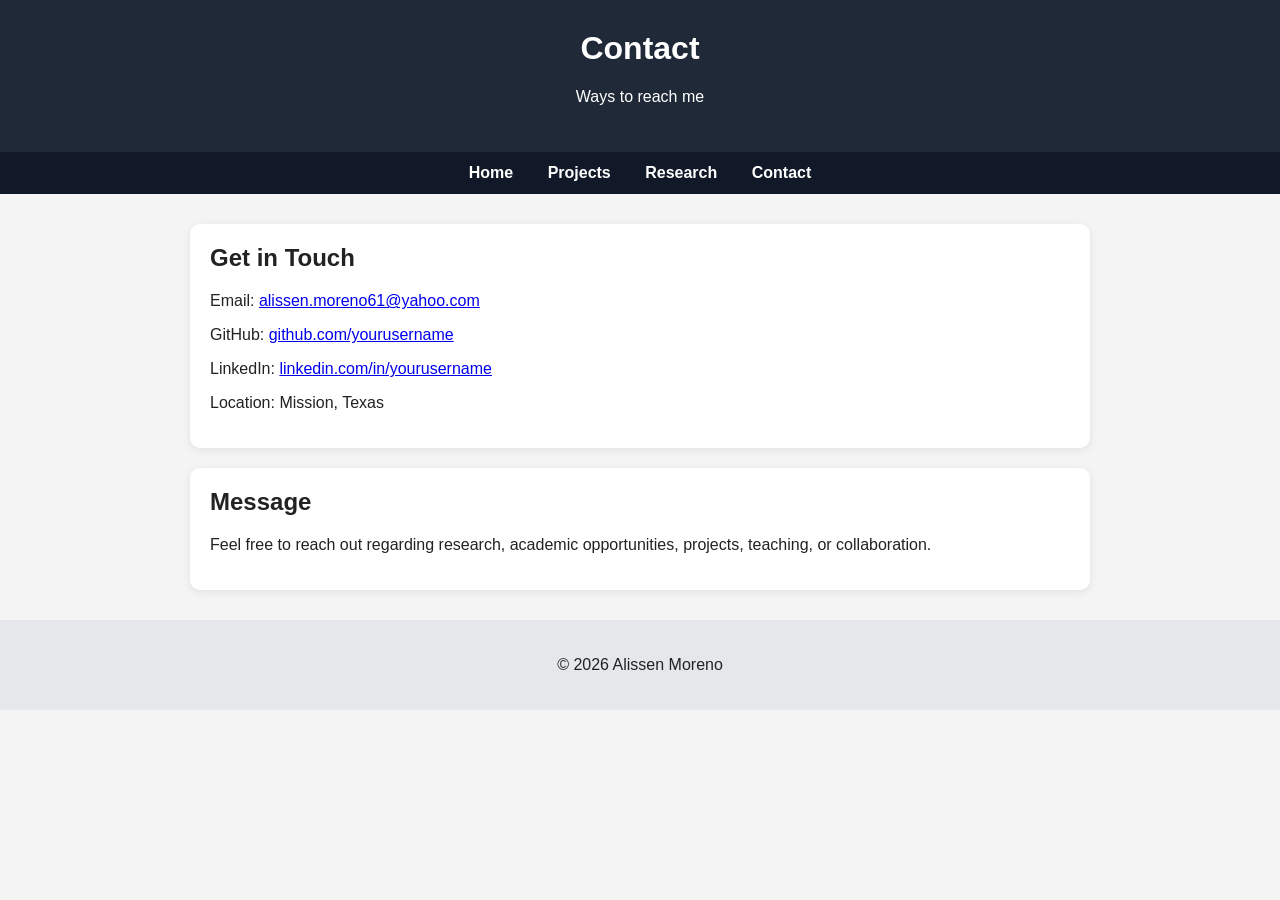
==== contact.html @ 90a67d07 "starting out the webpage" ====
<!DOCTYPE html>
<html lang="en">
<head>
    <meta charset="UTF-8">
    <meta name="viewport" content="width=device-width, initial-scale=1.0">
    <title>Alissen Moreno | Contact</title>
    <link rel="stylesheet" href="style.css">
</head>
<body>

    <header>
        <h1>Contact</h1>
        <p>Ways to reach me</p>
    </header>

    <nav>
        <a href="index.html">Home</a>
        <a href="projects.html">Projects</a>
        <a href="research.html">Research</a>
        <a href="contact.html">Contact</a>
    </nav>

    <main>
        <section class="card">
            <h2>Get in Touch</h2>
            <p>Email: <a href="mailto:alissen.moreno61@yahoo.com">alissen.moreno61@yahoo.com</a></p>
            <p>GitHub: <a href="https://github.com/yourusername" target="_blank">github.com/yourusername</a></p>
            <p>LinkedIn: <a href="https://www.linkedin.com/in/yourusername" target="_blank">linkedin.com/in/yourusername</a></p>
            <p>Location: Mission, Texas</p>
        </section>

        <section class="card">
            <h2>Message</h2>
            <p>
                Feel free to reach out regarding research, academic opportunities,
                projects, teaching, or collaboration.
            </p>
        </section>
    </main>

    <footer>
        <p>© 2026 Alissen Moreno</p>
    </footer>

</body>
</html>
---- style.css ----
body {
    font-family: Arial, sans-serif;
    margin: 0;
    background-color: #f4f4f4;
    color: #222;
}

header {
    background-color: #1f2937;
    color: white;
    text-align: center;
    padding: 30px 20px;
}

nav {
    background-color: #111827;
    text-align: center;
    padding: 12px;
}

nav a {
    color: white;
    text-decoration: none;
    margin: 0 15px;
    font-weight: bold;
}

nav a:hover {
    text-decoration: underline;
}

main {
    max-width: 900px;
    margin: 30px auto;
    padding: 0 20px;
}

.card {
    background-color: white;
    padding: 20px;
    margin-bottom: 20px;
    border-radius: 10px;
    box-shadow: 0 2px 8px rgba(0, 0, 0, 0.08);
}

h1, h2 {
    margin-top: 0;
}

ul {
    padding-left: 20px;
}

.button {
    display: inline-block;
    background-color: #2563eb;
    color: white;
    padding: 10px 16px;
    text-decoration: none;
    border-radius: 6px;
    font-weight: bold;
}

.button:hover {
    background-color: #1d4ed8;
}

footer {
    text-align: center;
    padding: 20px;
    background-color: #e5e7eb;
    margin-top: 30px;
}
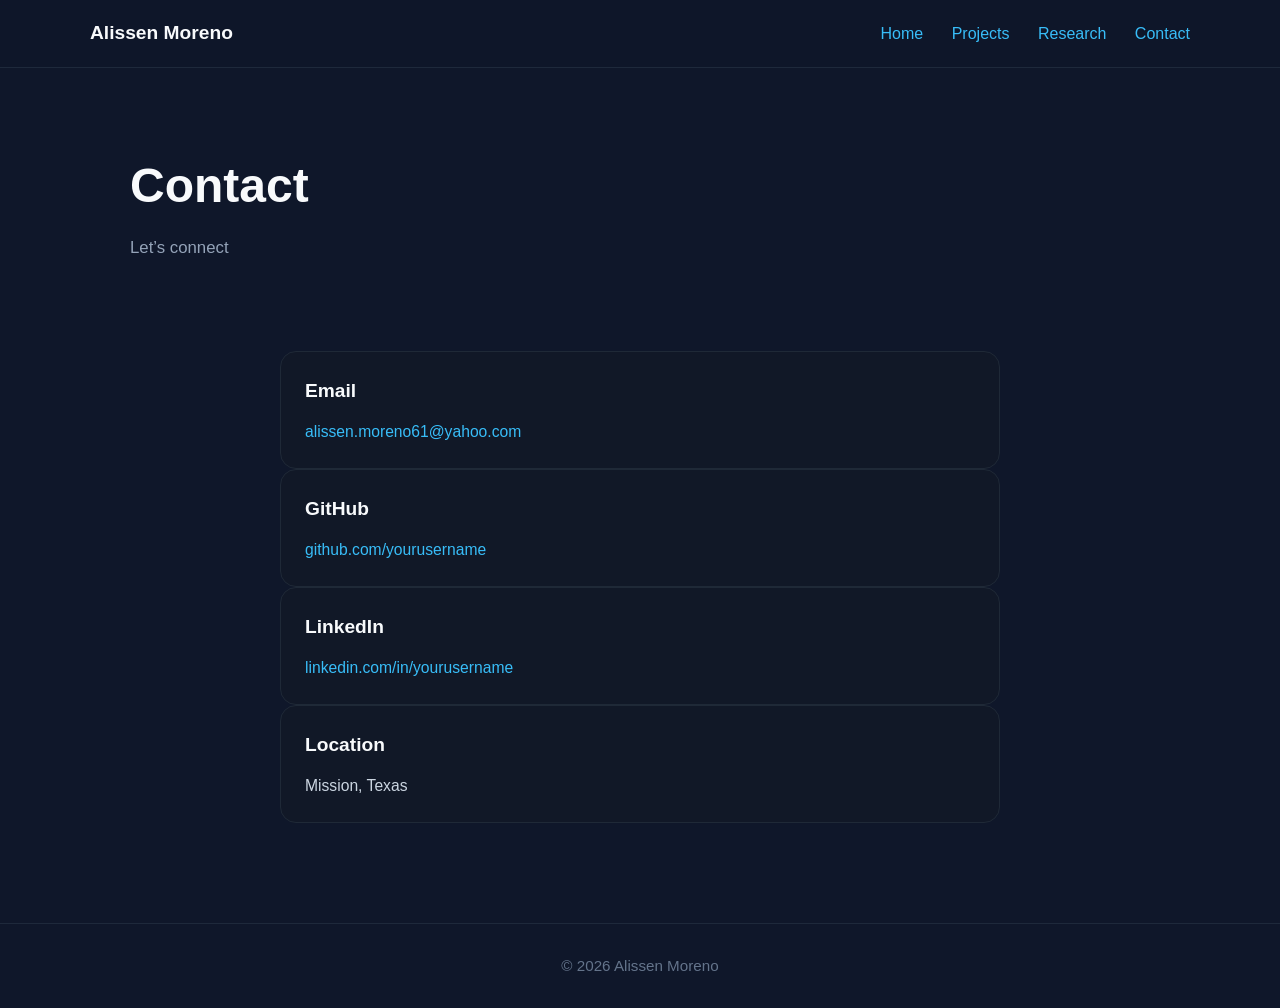
==== commit d8e3107f: "changed overall design" ====
--- a/contact.html
+++ b/contact.html
@@ -3,40 +3,49 @@
 <head>
     <meta charset="UTF-8">
     <meta name="viewport" content="width=device-width, initial-scale=1.0">
-    <title>Alissen Moreno | Contact</title>
+    <title>Contact | Alissen Moreno</title>
     <link rel="stylesheet" href="style.css">
 </head>
 <body>
 
-    <header>
-        <h1>Contact</h1>
-        <p>Ways to reach me</p>
-    </header>
-
     <nav>
-        <a href="index.html">Home</a>
-        <a href="projects.html">Projects</a>
-        <a href="research.html">Research</a>
-        <a href="contact.html">Contact</a>
+        <div class="nav-container">
+            <div class="logo">Alissen Moreno</div>
+            <div class="nav-links">
+                <a href="index.html">Home</a>
+                <a href="projects.html">Projects</a>
+                <a href="research.html">Research</a>
+                <a href="contact.html">Contact</a>
+            </div>
+        </div>
     </nav>
 
-    <main>
-        <section class="card">
-            <h2>Get in Touch</h2>
-            <p>Email: <a href="mailto:alissen.moreno61@yahoo.com">alissen.moreno61@yahoo.com</a></p>
-            <p>GitHub: <a href="https://github.com/yourusername" target="_blank">github.com/yourusername</a></p>
-            <p>LinkedIn: <a href="https://www.linkedin.com/in/yourusername" target="_blank">linkedin.com/in/yourusername</a></p>
-            <p>Location: Mission, Texas</p>
-        </section>
+    <section class="page-header">
+        <h1>Contact</h1>
+        <p>Let’s connect</p>
+    </section>
 
-        <section class="card">
-            <h2>Message</h2>
-            <p>
-                Feel free to reach out regarding research, academic opportunities,
-                projects, teaching, or collaboration.
-            </p>
-        </section>
-    </main>
+    <section class="section contact-box">
+        <div class="card">
+            <h3>Email</h3>
+            <p><a href="mailto:alissen.moreno61@yahoo.com">alissen.moreno61@yahoo.com</a></p>
+        </div>
+
+        <div class="card">
+            <h3>GitHub</h3>
+            <p><a href="https://github.com/yourusername" target="_blank">github.com/yourusername</a></p>
+        </div>
+
+        <div class="card">
+            <h3>LinkedIn</h3>
+            <p><a href="https://linkedin.com/in/yourusername" target="_blank">linkedin.com/in/yourusername</a></p>
+        </div>
+
+        <div class="card">
+            <h3>Location</h3>
+            <p>Mission, Texas</p>
+        </div>
+    </section>
 
     <footer>
         <p>© 2026 Alissen Moreno</p>
--- a/style.css
+++ b/style.css
@@ -1,73 +1,229 @@
+* {
+    margin: 0;
+    padding: 0;
+    box-sizing: border-box;
+}
+
 body {
-    font-family: Arial, sans-serif;
-    margin: 0;
-    background-color: #f4f4f4;
-    color: #222;
-}
-
-header {
-    background-color: #1f2937;
-    color: white;
+    font-family: "Inter", "Segoe UI", Arial, sans-serif;
+    background: #0f172a;
+    color: #e2e8f0;
+    line-height: 1.6;
+}
+
+a {
+    color: #38bdf8;
+    text-decoration: none;
+}
+
+a:hover {
+    color: #7dd3fc;
+}
+
+nav {
+    width: 100%;
+    background: rgba(15, 23, 42, 0.95);
+    border-bottom: 1px solid #1e293b;
+    padding: 18px 40px;
+    position: sticky;
+    top: 0;
+    z-index: 1000;
+}
+
+.nav-container {
+    max-width: 1100px;
+    margin: 0 auto;
+    display: flex;
+    justify-content: space-between;
+    align-items: center;
+}
+
+.logo {
+    font-size: 1.2rem;
+    font-weight: 700;
+    color: #f8fafc;
+}
+
+.nav-links a {
+    margin-left: 24px;
+    font-weight: 500;
+    transition: 0.3s ease;
+}
+
+.hero {
+    max-width: 1100px;
+    margin: 0 auto;
+    padding: 100px 40px 70px;
+    display: flex;
+    flex-direction: column;
+    justify-content: center;
+    min-height: 75vh;
+}
+
+.hero h1 {
+    font-size: 3.5rem;
+    color: #f8fafc;
+    margin-bottom: 16px;
+}
+
+.hero h2 {
+    font-size: 1.4rem;
+    font-weight: 400;
+    color: #94a3b8;
+    margin-bottom: 24px;
+}
+
+.hero p {
+    max-width: 700px;
+    font-size: 1.05rem;
+    color: #cbd5e1;
+    margin-bottom: 30px;
+}
+
+.button-group {
+    display: flex;
+    gap: 16px;
+    flex-wrap: wrap;
+}
+
+.btn {
+    display: inline-block;
+    padding: 12px 22px;
+    border-radius: 10px;
+    font-weight: 600;
+    transition: 0.3s ease;
+}
+
+.btn-primary {
+    background: #38bdf8;
+    color: #0f172a;
+}
+
+.btn-primary:hover {
+    background: #7dd3fc;
+    color: #020617;
+}
+
+.btn-secondary {
+    border: 1px solid #334155;
+    color: #e2e8f0;
+}
+
+.btn-secondary:hover {
+    background: #1e293b;
+}
+
+.section {
+    max-width: 1100px;
+    margin: 0 auto;
+    padding: 60px 40px;
+}
+
+.section h2 {
+    font-size: 2rem;
+    margin-bottom: 25px;
+    color: #f8fafc;
+}
+
+.grid {
+    display: grid;
+    grid-template-columns: repeat(auto-fit, minmax(280px, 1fr));
+    gap: 22px;
+}
+
+.card {
+    background: #111827;
+    border: 1px solid #1f2937;
+    border-radius: 16px;
+    padding: 24px;
+    transition: transform 0.25s ease, box-shadow 0.25s ease, border-color 0.25s ease;
+}
+
+.card:hover {
+    transform: translateY(-6px);
+    border-color: #38bdf8;
+    box-shadow: 0 10px 30px rgba(56, 189, 248, 0.12);
+}
+
+.card h3 {
+    color: #f8fafc;
+    margin-bottom: 12px;
+    font-size: 1.2rem;
+}
+
+.card p {
+    color: #cbd5e1;
+    font-size: 0.98rem;
+}
+
+.skills-list {
+    display: flex;
+    flex-wrap: wrap;
+    gap: 12px;
+}
+
+.skill-pill {
+    background: #1e293b;
+    color: #cbd5e1;
+    padding: 10px 14px;
+    border-radius: 999px;
+    font-size: 0.95rem;
+    border: 1px solid #334155;
+}
+
+.page-header {
+    max-width: 1100px;
+    margin: 0 auto;
+    padding: 80px 40px 30px;
+}
+
+.page-header h1 {
+    font-size: 3rem;
+    color: #f8fafc;
+    margin-bottom: 10px;
+}
+
+.page-header p {
+    color: #94a3b8;
+    font-size: 1.05rem;
+}
+
+.contact-box {
+    max-width: 800px;
+}
+
+footer {
     text-align: center;
     padding: 30px 20px;
-}
-
-nav {
-    background-color: #111827;
-    text-align: center;
-    padding: 12px;
-}
-
-nav a {
-    color: white;
-    text-decoration: none;
-    margin: 0 15px;
-    font-weight: bold;
-}
-
-nav a:hover {
-    text-decoration: underline;
-}
-
-main {
-    max-width: 900px;
-    margin: 30px auto;
-    padding: 0 20px;
-}
-
-.card {
-    background-color: white;
-    padding: 20px;
-    margin-bottom: 20px;
-    border-radius: 10px;
-    box-shadow: 0 2px 8px rgba(0, 0, 0, 0.08);
-}
-
-h1, h2 {
-    margin-top: 0;
-}
-
-ul {
-    padding-left: 20px;
-}
-
-.button {
-    display: inline-block;
-    background-color: #2563eb;
-    color: white;
-    padding: 10px 16px;
-    text-decoration: none;
-    border-radius: 6px;
-    font-weight: bold;
-}
-
-.button:hover {
-    background-color: #1d4ed8;
-}
-
-footer {
-    text-align: center;
-    padding: 20px;
-    background-color: #e5e7eb;
-    margin-top: 30px;
+    margin-top: 40px;
+    border-top: 1px solid #1e293b;
+    color: #64748b;
+    font-size: 0.95rem;
+}
+
+@media (max-width: 768px) {
+    nav {
+        padding: 18px 20px;
+    }
+
+    .nav-container {
+        flex-direction: column;
+        gap: 12px;
+    }
+
+    .nav-links a {
+        margin: 0 10px;
+    }
+
+    .hero,
+    .section,
+    .page-header {
+        padding-left: 20px;
+        padding-right: 20px;
+    }
+
+    .hero h1,
+    .page-header h1 {
+        font-size: 2.3rem;
+    }
 }
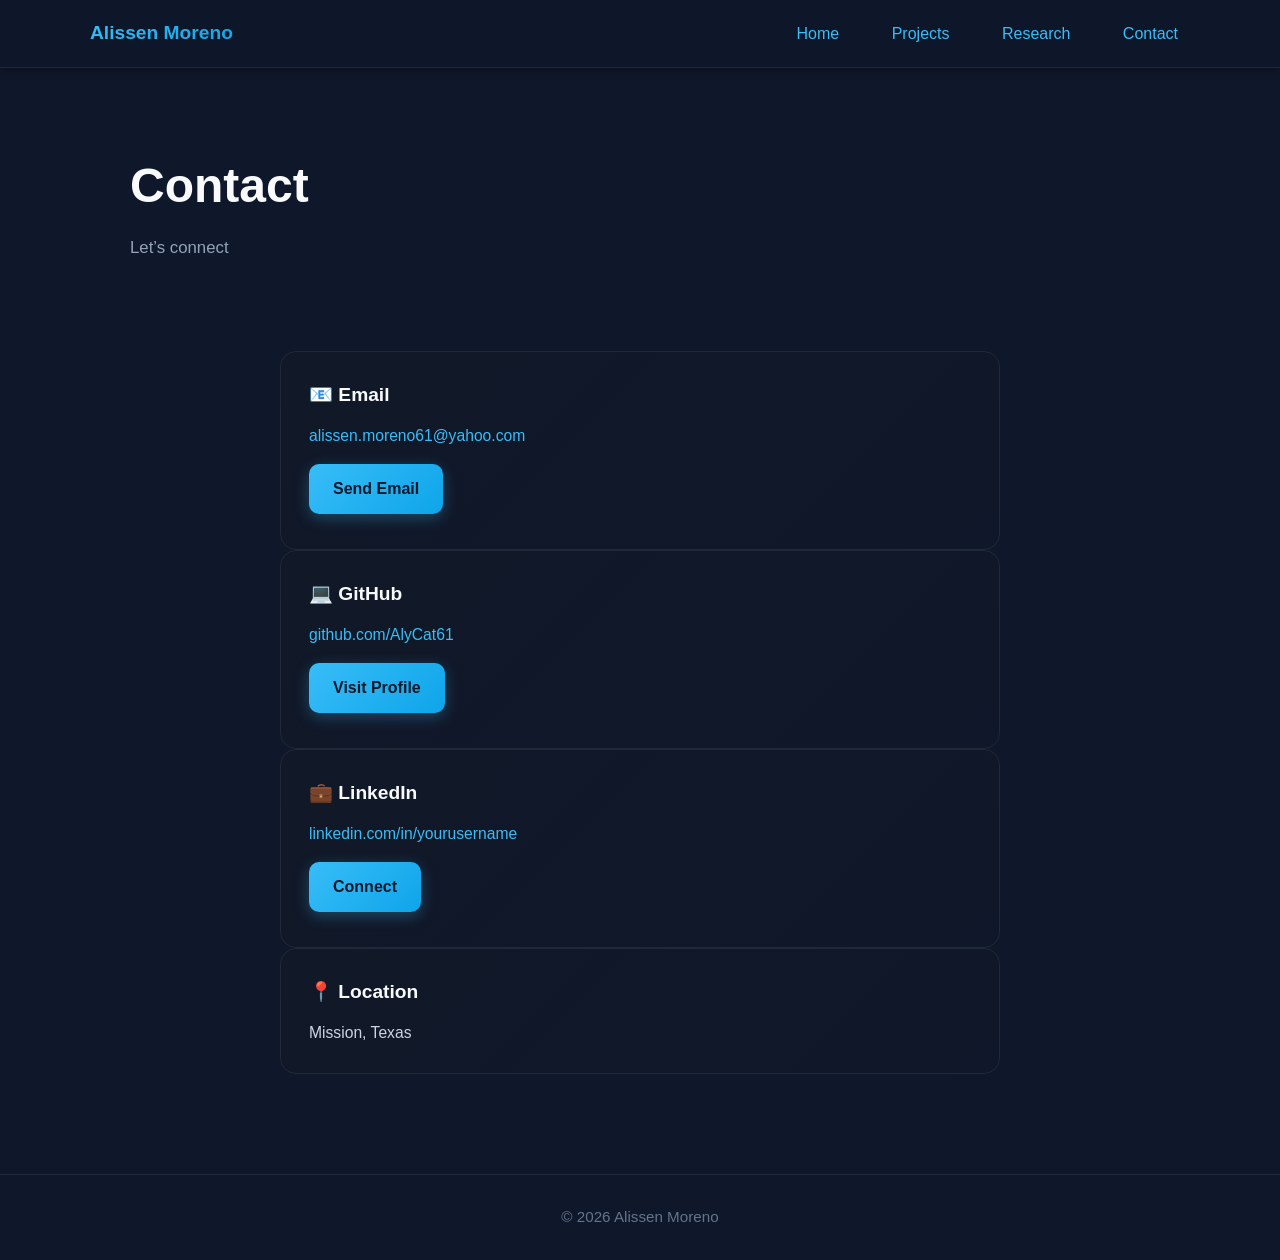
==== commit 736e2cf1: "design modification; more buttons and features" ====
--- a/contact.html
+++ b/contact.html
@@ -27,22 +27,25 @@
 
     <section class="section contact-box">
         <div class="card">
-            <h3>Email</h3>
+            <h3>📧 Email</h3>
             <p><a href="mailto:alissen.moreno61@yahoo.com">alissen.moreno61@yahoo.com</a></p>
+            <a href="mailto:alissen.moreno61@yahoo.com" class="btn btn-primary">Send Email</a>
         </div>
 
         <div class="card">
-            <h3>GitHub</h3>
-            <p><a href="https://github.com/yourusername" target="_blank">github.com/yourusername</a></p>
+            <h3>💻 GitHub</h3>
+            <p><a href="https://github.com/AlyCat61" target="_blank">github.com/AlyCat61</a></p>
+            <a href="https://github.com/AlyCat61" target="_blank" class="btn btn-primary">Visit Profile</a>
         </div>
 
         <div class="card">
-            <h3>LinkedIn</h3>
+            <h3>💼 LinkedIn</h3>
             <p><a href="https://linkedin.com/in/yourusername" target="_blank">linkedin.com/in/yourusername</a></p>
+            <a href="https://linkedin.com/in/yourusername" target="_blank" class="btn btn-primary">Connect</a>
         </div>
 
         <div class="card">
-            <h3>Location</h3>
+            <h3>📍 Location</h3>
             <p>Mission, Texas</p>
         </div>
     </section>
--- a/style.css
+++ b/style.css
@@ -20,14 +20,21 @@
     color: #7dd3fc;
 }
 
+/* Smooth scrolling */
+html {
+    scroll-behavior: smooth;
+}
+
 nav {
     width: 100%;
-    background: rgba(15, 23, 42, 0.95);
+    background: rgba(15, 23, 42, 0.98);
     border-bottom: 1px solid #1e293b;
     padding: 18px 40px;
     position: sticky;
     top: 0;
     z-index: 1000;
+    backdrop-filter: blur(10px);
+    box-shadow: 0 2px 8px rgba(0, 0, 0, 0.3);
 }
 
 .nav-container {
@@ -42,12 +49,30 @@
     font-size: 1.2rem;
     font-weight: 700;
     color: #f8fafc;
+    background: linear-gradient(135deg, #38bdf8, #0ea5e9);
+    -webkit-background-clip: text;
+    -webkit-text-fill-color: transparent;
+    background-clip: text;
+    transition: 0.3s ease;
+    cursor: pointer;
+}
+
+.logo:hover {
+    transform: scale(1.05);
 }
 
 .nav-links a {
     margin-left: 24px;
     font-weight: 500;
     transition: 0.3s ease;
+    position: relative;
+    padding: 8px 12px;
+    border-radius: 8px;
+}
+
+.nav-links a:hover {
+    background: rgba(56, 189, 248, 0.15);
+    color: #7dd3fc;
 }
 
 .hero {
@@ -88,29 +113,60 @@
 
 .btn {
     display: inline-block;
-    padding: 12px 22px;
+    padding: 12px 24px;
     border-radius: 10px;
     font-weight: 600;
-    transition: 0.3s ease;
+    transition: all 0.3s ease;
+    border: none;
+    cursor: pointer;
+    text-align: center;
+    position: relative;
+    overflow: hidden;
+    margin-top: 16px;
+}
+
+.btn::before {
+    content: "";
+    position: absolute;
+    top: 50%;
+    left: 50%;
+    width: 0;
+    height: 0;
+    border-radius: 50%;
+    background: rgba(255, 255, 255, 0.1);
+    transform: translate(-50%, -50%);
+    transition: width 0.6s, height 0.6s;
+}
+
+.btn:active::before {
+    width: 300px;
+    height: 300px;
 }
 
 .btn-primary {
-    background: #38bdf8;
+    background: linear-gradient(135deg, #38bdf8, #0ea5e9);
     color: #0f172a;
+    box-shadow: 0 4px 15px rgba(56, 189, 248, 0.3);
 }
 
 .btn-primary:hover {
-    background: #7dd3fc;
-    color: #020617;
+    background: linear-gradient(135deg, #7dd3fc, #38bdf8);
+    color: #0f172a;
+    transform: translateY(-2px);
+    box-shadow: 0 6px 20px rgba(56, 189, 248, 0.4);
 }
 
 .btn-secondary {
-    border: 1px solid #334155;
-    color: #e2e8f0;
+    border: 2px solid #38bdf8;
+    color: #38bdf8;
 }
 
 .btn-secondary:hover {
-    background: #1e293b;
+    background: rgba(56, 189, 248, 0.1);
+    border-color: #7dd3fc;
+    color: #7dd3fc;
+    transform: translateY(-2px);
+    box-shadow: 0 4px 15px rgba(56, 189, 248, 0.2);
 }
 
 .section {
@@ -132,28 +188,48 @@
 }
 
 .card {
-    background: #111827;
+    background: linear-gradient(135deg, #111827, #0f172a);
     border: 1px solid #1f2937;
     border-radius: 16px;
-    padding: 24px;
-    transition: transform 0.25s ease, box-shadow 0.25s ease, border-color 0.25s ease;
+    padding: 28px;
+    transition: all 0.35s cubic-bezier(0.4, 0, 0.2, 1);
+    position: relative;
+    overflow: hidden;
+}
+
+.card::before {
+    content: "";
+    position: absolute;
+    top: 0;
+    left: -100%;
+    width: 100%;
+    height: 100%;
+    background: linear-gradient(90deg, transparent, rgba(56, 189, 248, 0.1), transparent);
+    transition: left 0.5s ease;
+}
+
+.card:hover::before {
+    left: 100%;
 }
 
 .card:hover {
-    transform: translateY(-6px);
+    transform: translateY(-8px);
     border-color: #38bdf8;
-    box-shadow: 0 10px 30px rgba(56, 189, 248, 0.12);
+    box-shadow: 0 12px 40px rgba(56, 189, 248, 0.15);
 }
 
 .card h3 {
     color: #f8fafc;
     margin-bottom: 12px;
     font-size: 1.2rem;
+    font-weight: 600;
 }
 
 .card p {
     color: #cbd5e1;
     font-size: 0.98rem;
+    position: relative;
+    z-index: 1;
 }
 
 .skills-list {
@@ -163,12 +239,21 @@
 }
 
 .skill-pill {
-    background: #1e293b;
+    background: linear-gradient(135deg, #1e293b, #0f172a);
     color: #cbd5e1;
     padding: 10px 14px;
     border-radius: 999px;
     font-size: 0.95rem;
     border: 1px solid #334155;
+    transition: all 0.3s ease;
+    cursor: default;
+}
+
+.skill-pill:hover {
+    border-color: #38bdf8;
+    color: #38bdf8;
+    box-shadow: 0 4px 12px rgba(56, 189, 248, 0.2);
+    transform: translateY(-2px);
 }
 
 .page-header {
@@ -226,4 +311,13 @@
     .page-header h1 {
         font-size: 2.3rem;
     }
+
+    .btn {
+        padding: 10px 20px;
+        font-size: 0.95rem;
+    }
+
+    .card {
+        padding: 20px;
+    }
 }
